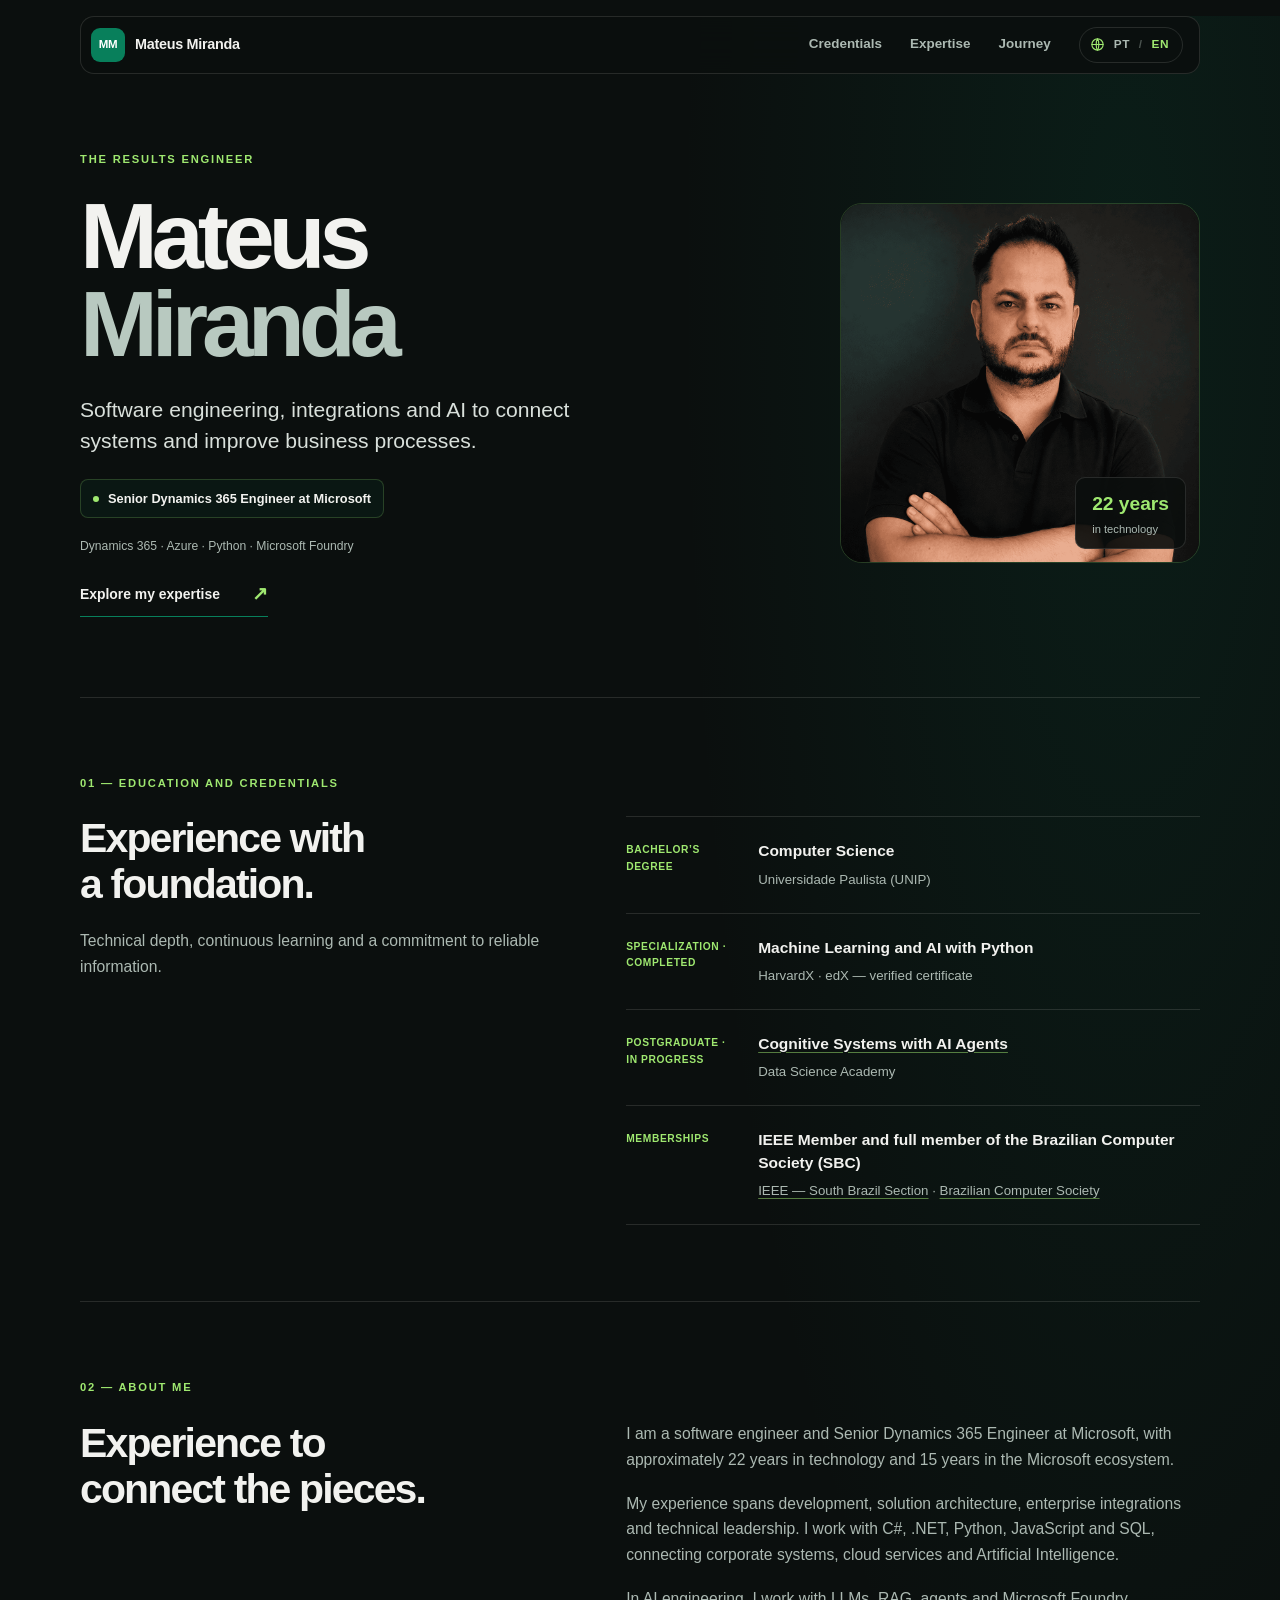
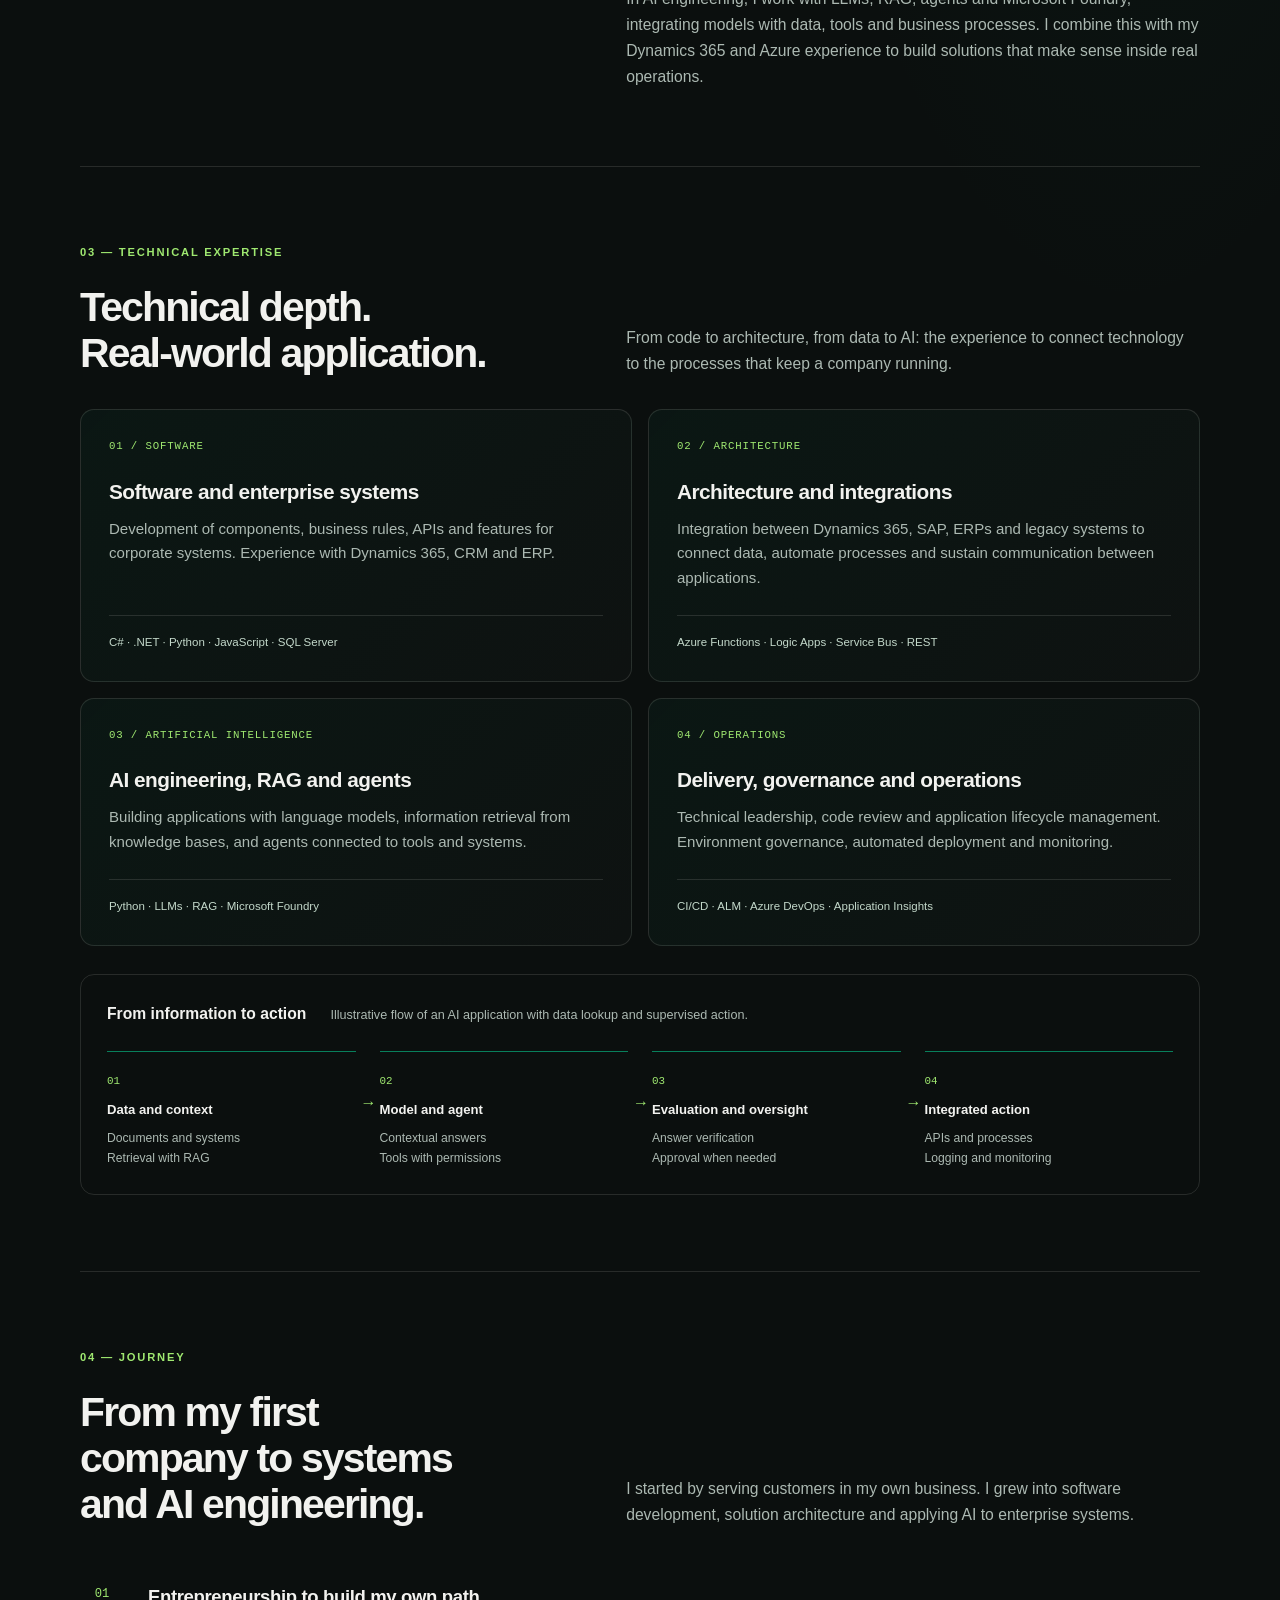
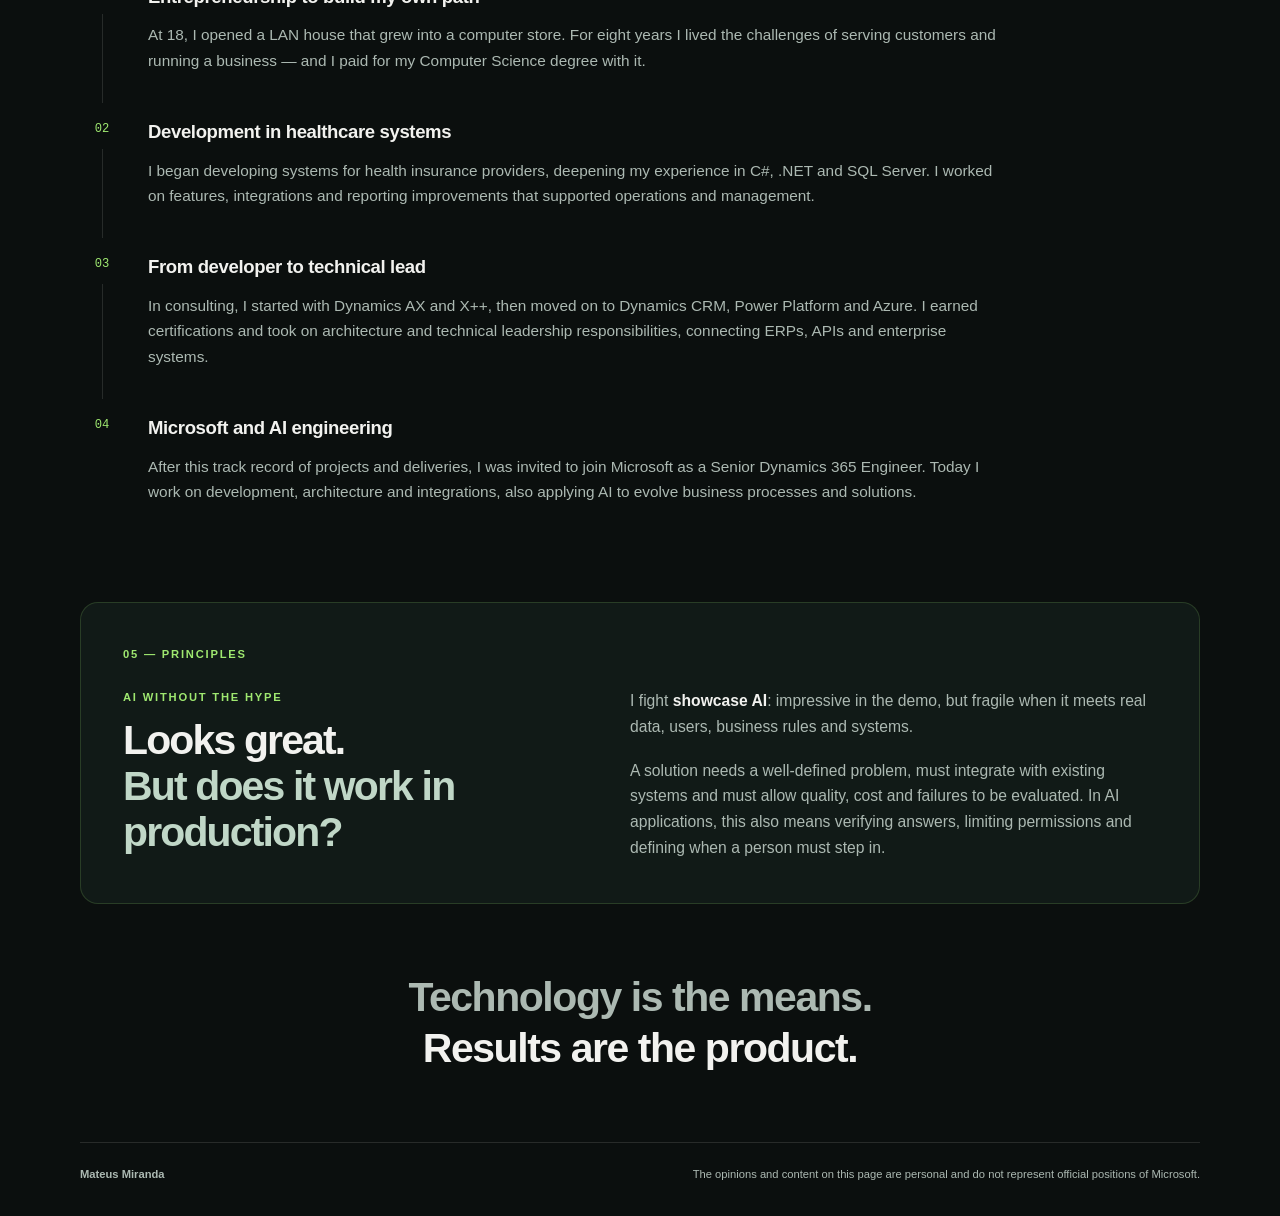
==== en/index.html @ 33a68c7c "Atualiza formação e credenciais, adiciona versão em inglês e seletor de idioma" ====
<!doctype html>
<html lang="en">
<head>
  <meta charset="utf-8">
  <meta name="viewport" content="width=device-width, initial-scale=1">
  <meta name="description" content="Mateus Miranda — Senior Dynamics 365 Engineer at Microsoft. Software engineering, Azure, Python, RAG and AI agents applied to enterprise systems.">
  <meta name="theme-color" content="#0b0f0e">
  <meta property="og:type" content="website">
  <meta property="og:locale" content="en_US">
  <meta property="og:url" content="https://mateusmirandaia.github.io/en/">
  <meta property="og:title" content="Mateus Miranda | Software and AI Engineering">
  <meta property="og:description" content="Software, architecture and AI engineering to connect systems and improve business processes.">
  <meta property="og:image" content="https://mateusmirandaia.github.io/assets/mateus-miranda.png">
  <meta name="twitter:card" content="summary_large_image">
  <meta name="twitter:title" content="Mateus Miranda | Software and AI Engineering">
  <meta name="twitter:description" content="Software, architecture and AI engineering applied to enterprise systems.">
  <meta name="twitter:image" content="https://mateusmirandaia.github.io/assets/mateus-miranda.png">
  <title>Mateus Miranda | AI Engineering, Dynamics 365 and Azure</title>
  <link rel="canonical" href="https://mateusmirandaia.github.io/en/">
  <link rel="alternate" hreflang="pt-BR" href="https://mateusmirandaia.github.io/">
  <link rel="alternate" hreflang="en" href="https://mateusmirandaia.github.io/en/">
  <link rel="alternate" hreflang="x-default" href="https://mateusmirandaia.github.io/">
  <link rel="stylesheet" href="../styles.css">
</head>
<body>
  <a class="skip-link" href="#conteudo">Skip to content</a>
  <header class="site-header">
    <a class="brand" href="#inicio" aria-label="Mateus Miranda — home"><span class="brand-mark" aria-hidden="true">MM</span><span class="brand-name">Mateus Miranda</span></a>
    <nav class="site-nav" aria-label="Main navigation">
      <a href="#formacao">Credentials</a><a href="#atuacao">Expertise</a><a href="#trajetoria">Journey</a><div class="lang-switch" role="group" aria-label="Language"><svg class="lang-globe" viewBox="0 0 24 24" width="15" height="15" fill="none" stroke="currentColor" stroke-width="1.8" stroke-linecap="round" aria-hidden="true"><circle cx="12" cy="12" r="9"/><path d="M3 12h18M12 3c2.8 3 2.8 15 0 18M12 3c-2.8 3-2.8 15 0 18"/></svg><a href="../" hreflang="pt-BR" lang="pt-BR" title="Português (Brasil)" aria-label="Português (Brasil)">PT</a><span class="lang-sep" aria-hidden="true">/</span><a href="./" hreflang="en" lang="en" title="English" aria-label="English" aria-current="true">EN</a></div>
    </nav>
  </header>
  <main id="conteudo">
    <section class="hero" id="inicio" aria-labelledby="hero-title">
      <div class="hero-copy">
        <p class="eyebrow">The Results Engineer</p>
        <h1 id="hero-title">Mateus<br><span>Miranda</span></h1>
        <p class="hero-lead">Software engineering, integrations and AI to connect systems and improve business processes.</p>
        <div class="role-line"><span class="status-dot" aria-hidden="true"></span>Senior Dynamics 365 Engineer at Microsoft</div>
        <p class="hero-stack">Dynamics 365 · Azure · Python · Microsoft Foundry</p>
        <a class="hero-link" href="#atuacao">Explore my expertise <span aria-hidden="true">↗</span></a>
      </div>
      <div class="portrait-wrap">
        <img class="portrait" src="../assets/mateus-miranda.png" alt="Portrait of Mateus Miranda" width="1122" height="1402" fetchpriority="high">
        <div class="experience-badge"><strong>22 years</strong><span>in technology</span></div>
      </div>
    </section>

    <section class="section credentials" id="formacao" aria-labelledby="formacao-title">
      <div class="section-label">01 — Education and credentials</div>
      <div class="credentials-grid">
        <div><h2 id="formacao-title">Experience with a foundation.</h2><p>Technical depth, continuous learning and a commitment to reliable information.</p></div>
        <ul class="credential-list">
          <li><span>Bachelor’s degree</span><div><strong>Computer Science</strong><small>Universidade Paulista (UNIP)</small></div></li>
          <li><span>Specialization · Completed</span><div><strong>Machine Learning and AI with Python</strong><small>HarvardX · edX — verified certificate</small></div></li>
          <li><span>Postgraduate · In progress</span><div><strong><a href="https://www.datascienceacademy.com.br/course/modulo-de-pos-graduacao-em-sistemas-cognitivos-com-agentes-de-ia" target="_blank" rel="noopener">Cognitive Systems with AI Agents</a></strong><small>Data Science Academy</small></div></li>
          <li><span>Memberships</span><div><strong>IEEE Member and full member of the Brazilian Computer Society (SBC)</strong><small><a href="https://www.ieee.org/" target="_blank" rel="noopener">IEEE — South Brazil Section</a> · <a href="https://www.sbc.org.br" target="_blank" rel="noopener">Brazilian Computer Society</a></small></div></li>
        </ul>
      </div>
    </section>

    <section class="section intro" id="quem-sou" aria-labelledby="quem-sou-title">
      <div class="section-label">02 — About me</div>
      <div class="intro-grid">
        <h2 id="quem-sou-title">Experience to connect the pieces.</h2>
        <div class="prose">
          <p>I am a software engineer and Senior Dynamics 365 Engineer at Microsoft, with approximately 22 years in technology and 15 years in the Microsoft ecosystem.</p>
          <p>My experience spans development, solution architecture, enterprise integrations and technical leadership. I work with C#, .NET, Python, JavaScript and SQL, connecting corporate systems, cloud services and Artificial Intelligence.</p>
          <p>In AI engineering, I work with LLMs, RAG, agents and Microsoft Foundry, integrating models with data, tools and business processes. I combine this with my Dynamics 365 and Azure experience to build solutions that make sense inside real operations.</p>
        </div>
      </div>
    </section>

    <section class="section" id="atuacao" aria-labelledby="atuacao-title">
      <div class="section-label">03 — Technical expertise</div>
      <div class="section-heading">
        <h2 id="atuacao-title">Technical depth.<br>Real-world application.</h2>
        <p>From code to architecture, from data to AI: the experience to connect technology to the processes that keep a company running.</p>
      </div>
      <div class="expertise-grid">
        <article class="expertise-card">
          <span class="card-index">01 / SOFTWARE</span>
          <h3>Software and enterprise systems</h3>
          <p>Development of components, business rules, APIs and features for corporate systems. Experience with Dynamics 365, CRM and ERP.</p>
          <div class="tech-line">C# · .NET · Python · JavaScript · SQL Server</div>
        </article>
        <article class="expertise-card">
          <span class="card-index">02 / ARCHITECTURE</span>
          <h3>Architecture and integrations</h3>
          <p>Integration between Dynamics 365, SAP, ERPs and legacy systems to connect data, automate processes and sustain communication between applications.</p>
          <div class="tech-line">Azure Functions · Logic Apps · Service Bus · REST</div>
        </article>
        <article class="expertise-card">
          <span class="card-index">03 / ARTIFICIAL INTELLIGENCE</span>
          <h3>AI engineering, RAG and agents</h3>
          <p>Building applications with language models, information retrieval from knowledge bases, and agents connected to tools and systems.</p>
          <div class="tech-line">Python · LLMs · RAG · Microsoft Foundry</div>
        </article>
        <article class="expertise-card">
          <span class="card-index">04 / OPERATIONS</span>
          <h3>Delivery, governance and operations</h3>
          <p>Technical leadership, code review and application lifecycle management. Environment governance, automated deployment and monitoring.</p>
          <div class="tech-line">CI/CD · ALM · Azure DevOps · Application Insights</div>
        </article>
      </div>
      <figure class="architecture">
        <figcaption><strong>From information to action</strong><span>Illustrative flow of an AI application with data lookup and supervised action.</span></figcaption>
        <ol class="architecture-flow">
          <li><span>01</span><strong>Data and context</strong><small>Documents and systems<br>Retrieval with RAG</small></li>
          <li><span>02</span><strong>Model and agent</strong><small>Contextual answers<br>Tools with permissions</small></li>
          <li><span>03</span><strong>Evaluation and oversight</strong><small>Answer verification<br>Approval when needed</small></li>
          <li><span>04</span><strong>Integrated action</strong><small>APIs and processes<br>Logging and monitoring</small></li>
        </ol>
      </figure>
    </section>

    <section class="section" id="trajetoria" aria-labelledby="trajetoria-title">
      <div class="section-label">04 — Journey</div>
      <div class="section-heading">
        <h2 id="trajetoria-title">From my first company to systems and AI engineering.</h2>
        <p>I started by serving customers in my own business. I grew into software development, solution architecture and applying AI to enterprise systems.</p>
      </div>
      <ol class="timeline">
        <li><span class="timeline-number">01</span><div><h3>Entrepreneurship to build my own path</h3><p>At 18, I opened a LAN house that grew into a computer store. For eight years I lived the challenges of serving customers and running a business — and I paid for my Computer Science degree with it.</p></div></li>
        <li><span class="timeline-number">02</span><div><h3>Development in healthcare systems</h3><p>I began developing systems for health insurance providers, deepening my experience in C#, .NET and SQL Server. I worked on features, integrations and reporting improvements that supported operations and management.</p></div></li>
        <li><span class="timeline-number">03</span><div><h3>From developer to technical lead</h3><p>In consulting, I started with Dynamics AX and X++, then moved on to Dynamics CRM, Power Platform and Azure. I earned certifications and took on architecture and technical leadership responsibilities, connecting ERPs, APIs and enterprise systems.</p></div></li>
        <li><span class="timeline-number">04</span><div><h3>Microsoft and AI engineering</h3><p>After this track record of projects and deliveries, I was invited to join Microsoft as a Senior Dynamics 365 Engineer. Today I work on development, architecture and integrations, also applying AI to evolve business processes and solutions.</p></div></li>
      </ol>
    </section>

    <section class="section principles" id="principios" aria-labelledby="principios-title">
      <div class="section-label">05 — Principles</div>
      <div class="principles-grid">
        <div><p class="eyebrow">AI without the hype</p><h2 id="principios-title">Looks great.<br><span>But does it work in production?</span></h2></div>
        <div class="principles-copy">
          <p>I fight <strong>showcase AI</strong>: impressive in the demo, but fragile when it meets real data, users, business rules and systems.</p>
          <p>A solution needs a well-defined problem, must integrate with existing systems and must allow quality, cost and failures to be evaluated. In AI applications, this also means verifying answers, limiting permissions and defining when a person must step in.</p>
        </div>
      </div>
    </section>
    <section class="closing" aria-label="Guiding principle"><p>Technology is the means.</p><p class="accent">Results are the product.</p></section>
  </main>
  <footer class="site-footer"><span>Mateus Miranda</span><p>The opinions and content on this page are personal and do not represent official positions of Microsoft.</p></footer>
</body>
</html>
---- styles.css ----
:root {
  color-scheme: dark;
  --bg: #0b0f0e;
  --panel: #111a17;
  --text: #f2f2ef;
  --muted: #acb9b2;
  --green: #087f5b;
  --accent: #9fe870;
  --line: rgba(242,242,239,.12);
  --page: min(1120px, calc(100% - 64px));
  font-family: Inter, "Segoe UI", Roboto, Helvetica, Arial, sans-serif;
}
* { box-sizing: border-box; }
html { scroll-behavior: smooth; background: var(--bg); scroll-padding-top: 100px; }
body { margin: 0; color: var(--text); background: radial-gradient(ellipse at 88% 6%,rgba(8,127,91,.13),transparent 28%),var(--bg); line-height: 1.65; }
a { color: inherit; text-decoration: none; }
a:focus-visible { outline: 2px solid var(--accent); outline-offset: 6px; border-radius: 3px; }
img { display: block; max-width: 100%; }
p { margin: 0 0 18px; }
.skip-link { position: fixed; top: 12px; left: 12px; z-index: 100; padding: 10px 16px; background: var(--accent); color: var(--bg); transform: translateY(-160%); }
.skip-link:focus { transform: none; }
.site-header { position: sticky; top: 16px; z-index: 50; display: flex; justify-content: space-between; align-items: center; width: var(--page); margin: 16px auto 0; padding: 10px 16px 10px 10px; border: 1px solid var(--line); border-radius: 14px; background: rgba(11,15,14,.94); backdrop-filter: blur(14px); }
.brand { display: flex; align-items: center; gap: 10px; font-size: .9rem; font-weight: 700; letter-spacing: -.02em; }
.brand-mark { display: grid; place-items: center; width: 34px; height: 34px; border-radius: 9px; background: var(--green); color: white; font-size: .72rem; }
.site-nav { display: flex; gap: 28px; font-size: .84rem; font-weight: 600; color: var(--muted); }
.site-nav a { padding: 6px 0; }
.site-nav a:hover { color: var(--accent); }
.lang-switch { display: inline-flex; align-items: center; gap: 6px; padding: 5px 10px; border: 1px solid var(--line); border-radius: 999px; font-size: .74rem; font-weight: 700; letter-spacing: .04em; color: var(--muted); }
.site-nav .lang-switch a { padding: 2px 3px; }
.lang-globe { flex-shrink: 0; color: var(--accent); }
.lang-sep { opacity: .4; }
.lang-switch a[aria-current="true"] { color: var(--accent); }
.hero { display: grid; grid-template-columns: 1.2fr .8fr; align-items: center; gap: 64px; width: var(--page); margin: auto; padding: 76px 0 80px; }
.eyebrow,.section-label { margin: 0 0 24px; color: var(--accent); font-size: .7rem; font-weight: 750; letter-spacing: .16em; text-transform: uppercase; }
.hero h1 { margin: 0; font-size: clamp(4.1rem,7.3vw,6.4rem); font-weight: 800; line-height: .94; letter-spacing: -.065em; }
.hero h1 span { color: #b8c9c0; }
.hero-lead { max-width: 560px; margin: 26px 0 22px; font-size: clamp(1.1rem,1.8vw,1.32rem); line-height: 1.5; color: #d9e0db; }
.role-line { display: inline-flex; align-items: center; gap: 9px; padding: 8px 12px; border: 1px solid rgba(159,232,112,.2); border-radius: 8px; background: rgba(8,127,91,.08); font-size: .8rem; font-weight: 600; }
.status-dot { width: 6px; height: 6px; flex: 0 0 6px; border-radius: 50%; background: var(--accent); }
.hero-stack { margin: 18px 0 22px; color: var(--muted); font-size: .76rem; }
.hero-link { display: inline-flex; gap: 32px; align-items: center; padding-bottom: 6px; border-bottom: 1px solid var(--green); font-weight: 650; font-size: .87rem; }
.hero-link span { color: var(--accent); font-size: 1.2rem; }
.portrait-wrap { position: relative; justify-self: end; width: min(100%,360px); aspect-ratio: 1; }
.portrait { width: 100%; height: 100%; object-fit: cover; object-position: 50% 30%; border: 1px solid rgba(159,232,112,.19); border-radius: 22px; }
.experience-badge { position: absolute; right: 14px; bottom: 14px; display: flex; flex-direction: column; padding: 10px 16px; border: 1px solid var(--line); border-radius: 10px; background: rgba(11,15,14,.91); }
.experience-badge strong { font-size: 1.2rem; color: var(--accent); }
.experience-badge span { font-size: .7rem; color: var(--muted); }
.section { width: var(--page); margin: auto; padding: 76px 0; border-top: 1px solid var(--line); }
.section h2 { margin: 0; max-width: 660px; font-size: clamp(2rem,3.2vw,3.1rem); line-height: 1.12; letter-spacing: -.045em; font-weight: 720; text-wrap: balance; }
.intro-grid,.section-heading,.credentials-grid,.principles-grid { display: grid; grid-template-columns: 1fr 1.2fr; gap: 68px; }
.prose,.section-heading p,.credentials-grid p,.principles-copy { color: var(--muted); font-size: .98rem; }
.prose p:last-child,.section-heading p:last-child,.principles-copy p:last-child { margin-bottom: 0; }
.section-heading { align-items: end; margin-bottom: 32px; }
.expertise-grid { display: grid; grid-template-columns: repeat(2,minmax(0,1fr)); gap: 16px; }
.expertise-card { display: flex; flex-direction: column; padding: 28px; border: 1px solid var(--line); border-radius: 14px; background: linear-gradient(135deg,rgba(8,127,91,.07),rgba(255,255,255,.015)); transition: border-color .2s ease; }
.expertise-card:hover { border-color: rgba(159,232,112,.4); }
.card-index { font-family: Consolas,monospace; color: var(--accent); font-size: .67rem; letter-spacing: .08em; }
.expertise-card h3 { margin: 22px 0 12px; font-size: 1.3rem; line-height: 1.3; letter-spacing: -.025em; }
.expertise-card p { color: var(--muted); font-size: .94rem; margin: 0 0 24px; }
.tech-line { margin-top: auto; padding-top: 16px; border-top: 1px solid var(--line); font-size: .72rem; color: #c3d8ca; line-height: 1.8; }
.architecture { margin: 28px 0 0; padding: 26px; border: 1px solid var(--line); border-radius: 14px; }
.architecture figcaption { display: flex; gap: 24px; align-items: baseline; }
.architecture figcaption strong { font-size: .98rem; flex-shrink: 0; }
.architecture figcaption span { font-size: .79rem; color: var(--muted); }
.architecture-flow { display: grid; grid-template-columns: repeat(4,minmax(0,1fr)); gap: 24px; list-style: none; padding: 0; margin: 24px 0 0; }
.architecture-flow li { position: relative; border-top: 1px solid var(--green); padding: 14px 0 0; }
.architecture-flow li + li::before { content: "→"; position: absolute; left: -19px; top: 38px; color: var(--accent); }
.architecture-flow span { color: var(--accent); font: .68rem Consolas,monospace; }
.architecture-flow strong,.architecture-flow small { display: block; }
.architecture-flow strong { font-size: .82rem; margin: 7px 0; }
.architecture-flow small { font-size: .76rem; color: var(--muted); }
.timeline { list-style: none; padding: 0; margin: 0; }
.timeline li { display: grid; grid-template-columns: 44px 1fr; gap: 24px; padding: 22px 0; }
.timeline-number { position: relative; display: flex; align-items: flex-start; justify-content: center; color: var(--accent); font: .76rem Consolas,monospace; padding-top: 5px; }
.timeline li:not(:last-child) .timeline-number::after { content: ""; position: absolute; width: 1px; top: 32px; bottom: -30px; left: 50%; background: var(--line); }
.timeline h3 { margin: 0 0 10px; font-size: 1.16rem; letter-spacing: -.02em; }
.timeline p { max-width: 850px; margin: 0; color: var(--muted); font-size: .96rem; }
.credentials-grid p { margin-top: 20px; }
.credential-list { margin: 0; padding: 0; list-style: none; border-top: 1px solid var(--line); }
.credential-list li { display: grid; grid-template-columns: 112px 1fr; gap: 20px; padding: 22px 0; border-bottom: 1px solid var(--line); }
.credential-list li > span { padding-top: 3px; color: var(--accent); font-size: .64rem; letter-spacing: .06em; font-weight: 700; text-transform: uppercase; }
.credential-list strong { display: block; font-size: .97rem; line-height: 1.5; }
.credential-list a { color: inherit; text-decoration: underline; text-decoration-color: rgba(159,232,112,.5); text-underline-offset: 3px; }
.credential-list a:hover { color: var(--accent); }
.credential-list small { display: block; color: var(--muted); margin-top: 6px; font-size: .83rem; }
.principles { padding: 42px; border: 1px solid rgba(159,232,112,.17); border-radius: 18px; background: var(--panel); }
.principles h2 span { color: #c0d7c7; }
.principles .eyebrow { margin-bottom: 12px; }
.principles-copy strong { color: var(--text); }
.closing { width: var(--page); margin: auto; padding: 68px 0; text-align: center; }
.closing p { margin: 0; color: var(--muted); font-size: clamp(1.5rem,3.2vw,2.6rem); font-weight: 650; line-height: 1.25; letter-spacing: -.035em; }
.closing .accent { color: var(--text); }
.site-footer { display: flex; justify-content: space-between; gap: 40px; width: var(--page); margin: auto; padding: 22px 0 32px; border-top: 1px solid var(--line); color: var(--muted); font-size: .7rem; }
.site-footer > span { flex-shrink: 0; font-weight: 700; }
.site-footer p { max-width: 540px; margin: 0; text-align: right; }
@media (max-width: 900px) {
  :root { --page: calc(100% - 40px); }
  .hero { gap: 32px; padding: 56px 0; grid-template-columns: 1.15fr .85fr; }
  .hero h1 { font-size: clamp(3.5rem,8vw,5rem); }
  .intro-grid,.section-heading,.credentials-grid,.principles-grid { gap: 32px; }
  .architecture figcaption { display: block; }
  .architecture figcaption span { display: block; margin-top: 6px; }
  .architecture-flow { grid-template-columns: repeat(2,minmax(0,1fr)); }
  .architecture-flow li + li::before { content: none; }
}
@media (max-width: 640px) {
  :root { --page: calc(100% - 36px); }
  html { scroll-padding-top: 132px; }
  .site-header { top: 8px; flex-direction: column; align-items: stretch; gap: 7px; padding: 10px 12px 6px; margin-top: 8px; }
  .brand { font-size: .85rem; }
  .brand-mark { width: 28px; height: 28px; font-size: .65rem; }
  .site-nav { justify-content: space-between; gap: 12px; border-top: 1px solid var(--line); padding-top: 3px; font-size: .78rem; }
  .site-nav a { padding: 8px 4px; }
  .site-nav { gap: 6px; }
  .lang-switch { padding: 2px 8px; gap: 4px; }
  .hero { grid-template-columns: 1fr; gap: 32px; padding: 38px 0 44px; }
  .hero h1 { font-size: clamp(3.6rem,17vw,5rem); }
  .eyebrow,.section-label { margin-bottom: 18px; font-size: .65rem; }
  .hero-lead { margin: 22px 0 18px; font-size: 1.06rem; }
  .role-line { font-size: .72rem; }
  .hero-stack { font-size: .73rem; }
  .portrait-wrap { width: min(100%,290px); justify-self: center; }
  .section { padding: 46px 0; }
  .section h2 { font-size: 2rem; }
  .intro-grid,.section-heading,.credentials-grid,.principles-grid { grid-template-columns: 1fr; gap: 22px; }
  .section-heading { margin-bottom: 24px; }
  .expertise-grid { grid-template-columns: 1fr; }
  .expertise-card { padding: 23px; }
  .expertise-card h3 { font-size: 1.2rem; margin-top: 16px; }
  .architecture { padding: 22px; }
  .architecture-flow { grid-template-columns: 1fr; gap: 22px; }
  .architecture-flow li { padding-left: 20px; border-top: 0; border-left: 1px solid var(--green); padding-top: 0; }
  .architecture-flow li + li::before { content: "↓"; left: -5px; top: -23px; font-size: .85rem; }
  .timeline li { grid-template-columns: 24px 1fr; gap: 16px; padding: 18px 0; }
  .timeline h3 { font-size: 1.1rem; }
  .credential-list li { grid-template-columns: 1fr; gap: 7px; padding: 19px 0; }
  .principles { padding: 26px 22px; }
  .closing { padding: 46px 0; }
  .site-footer { flex-direction: column; gap: 10px; }
  .site-footer p { text-align: left; }
}
@media (prefers-reduced-motion: reduce) { html { scroll-behavior: auto; } * { transition: none !important; } }
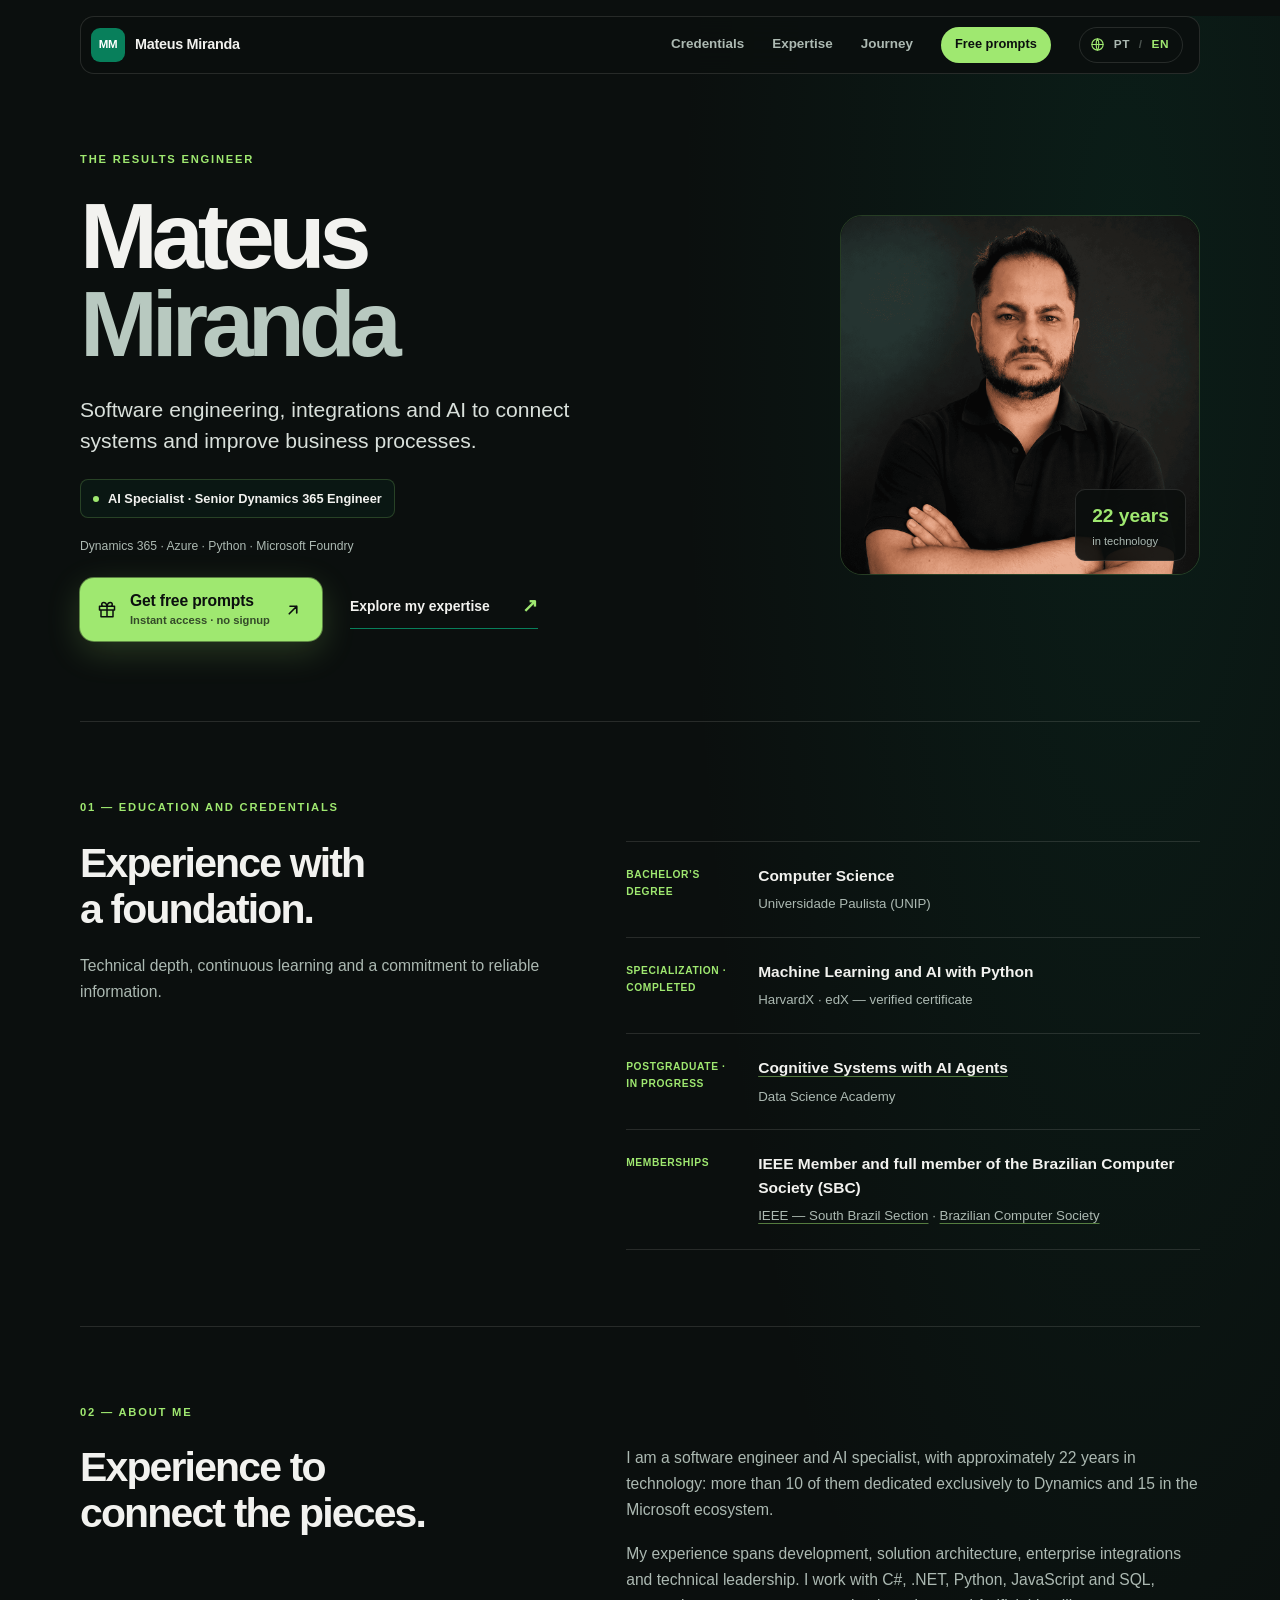
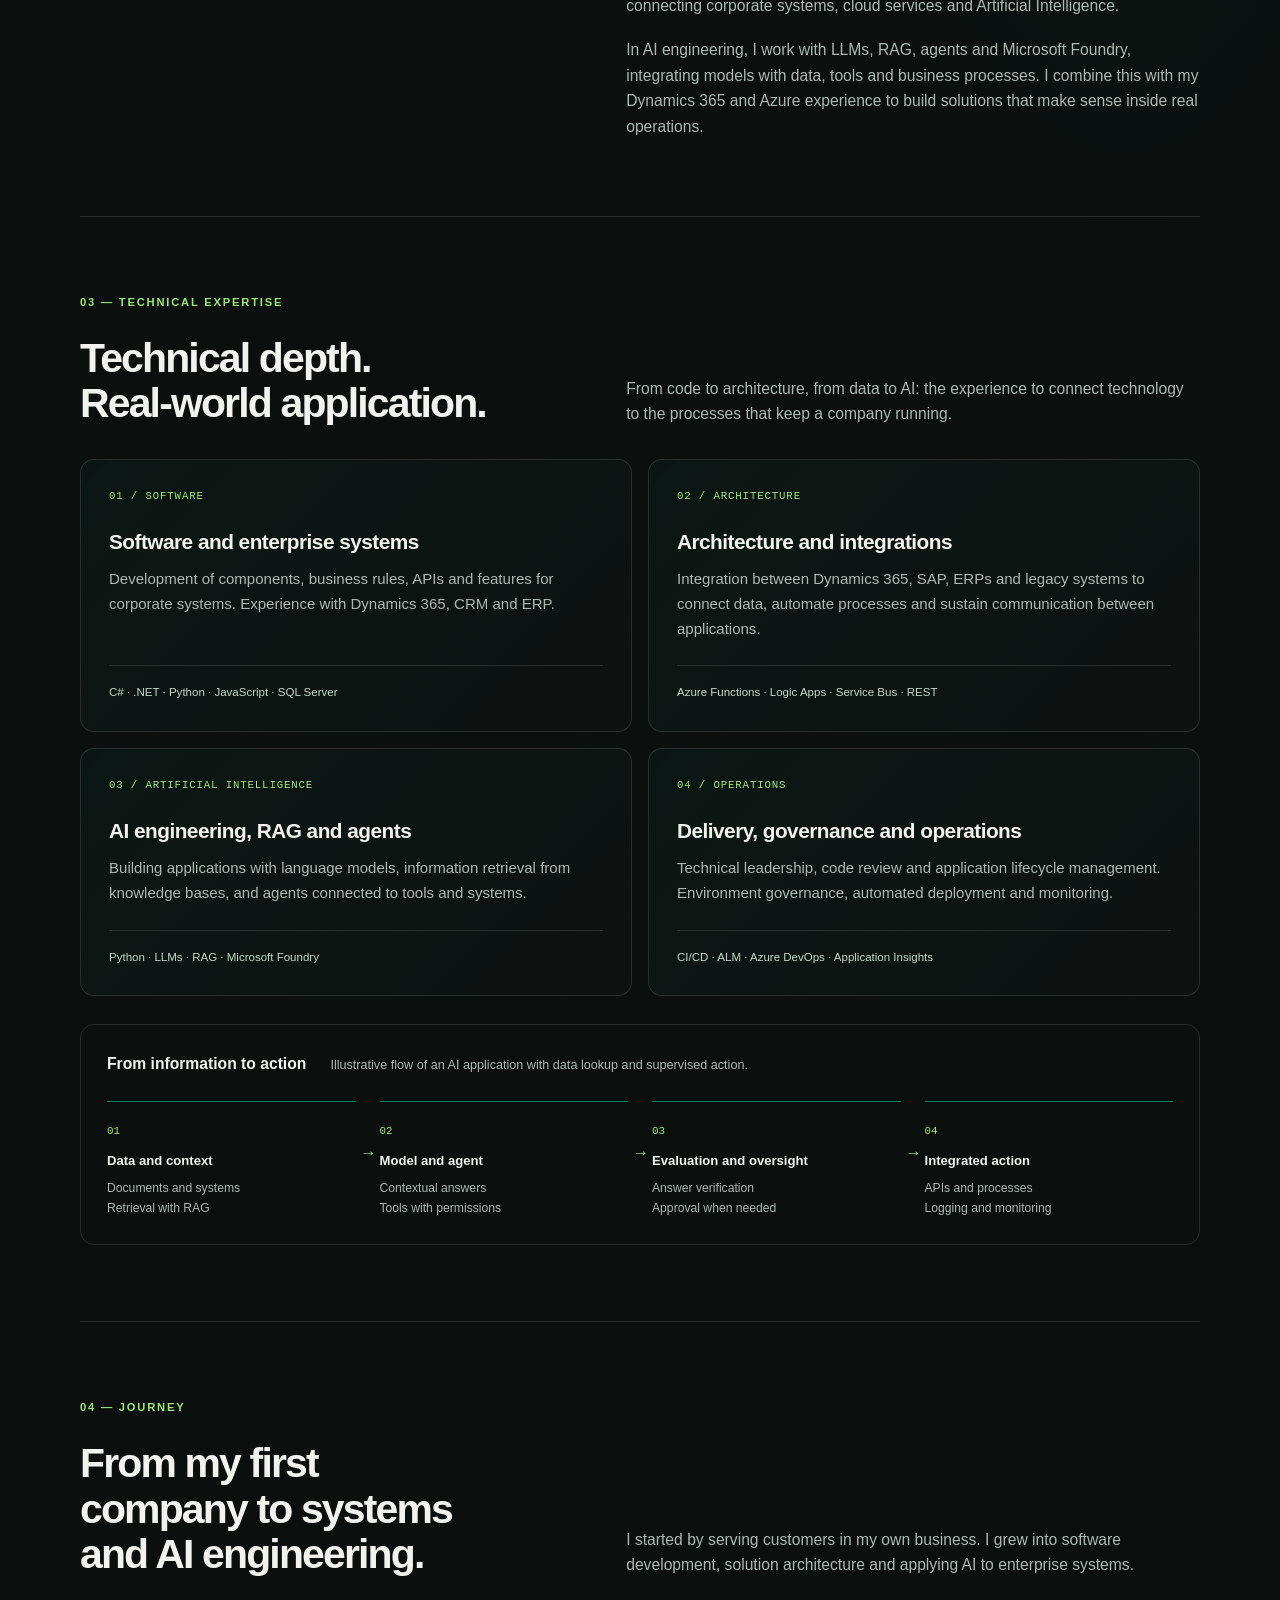
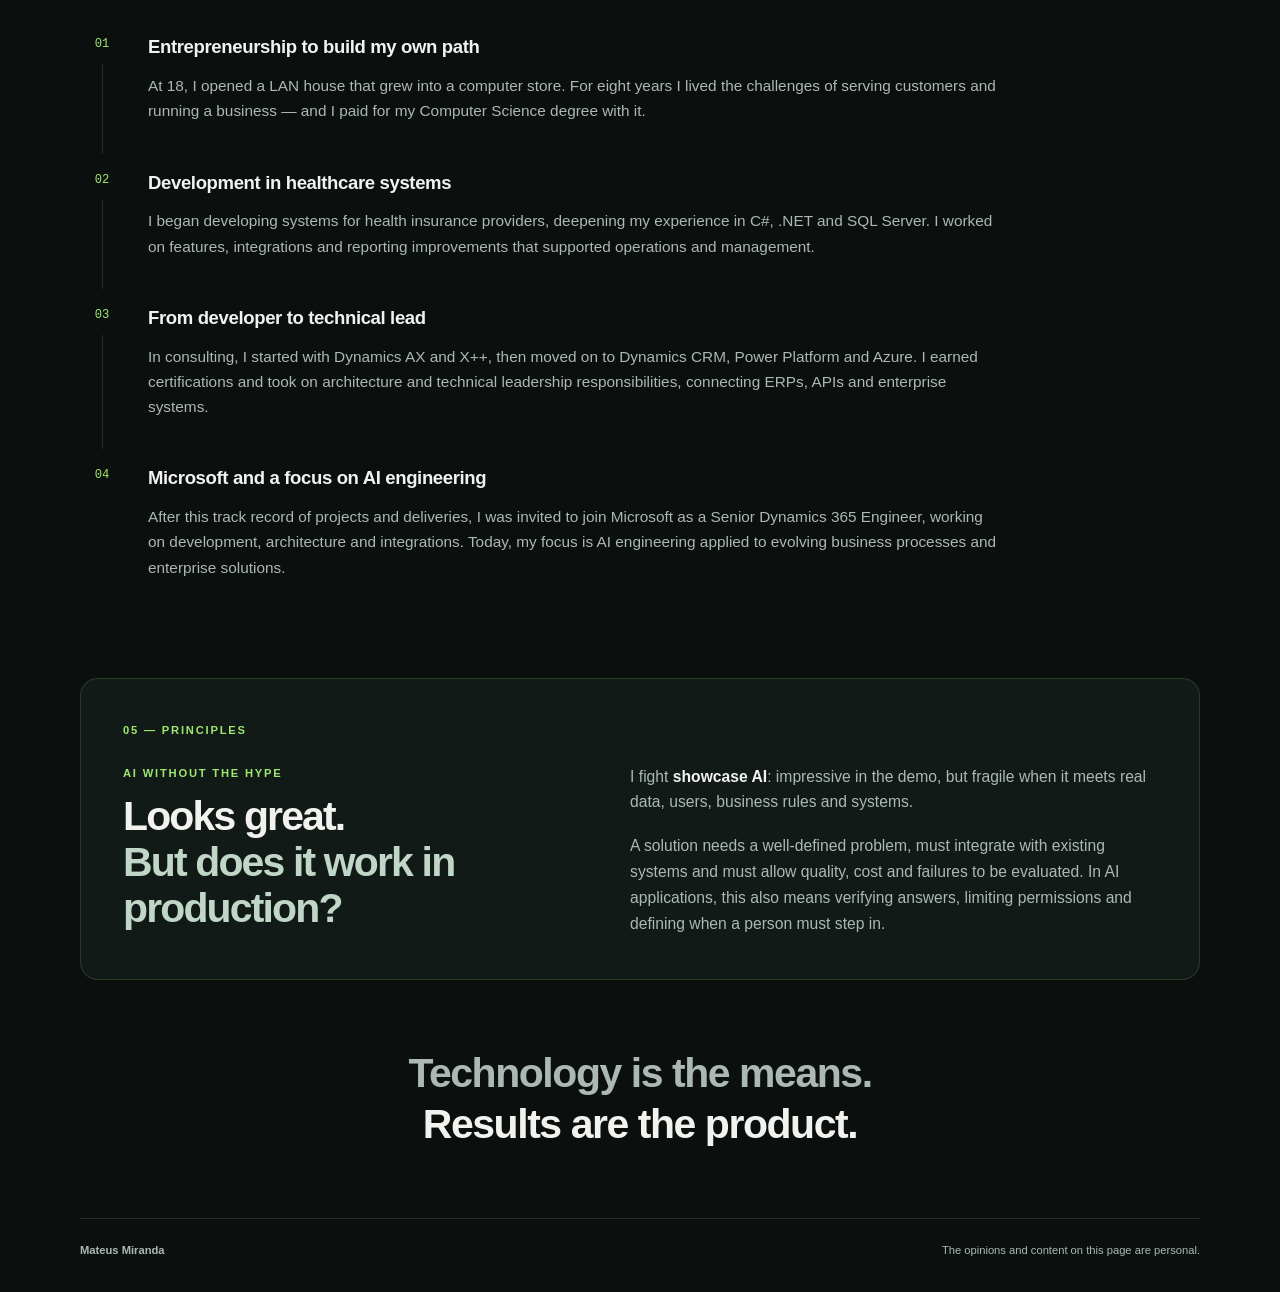
==== commit c89bb1ed: "Adiciona botão de prompts grátis (Drive) e atualiza apresentação" ====
--- a/en/index.html
+++ b/en/index.html
@@ -3,7 +3,7 @@
 <head>
   <meta charset="utf-8">
   <meta name="viewport" content="width=device-width, initial-scale=1">
-  <meta name="description" content="Mateus Miranda — Senior Dynamics 365 Engineer at Microsoft. Software engineering, Azure, Python, RAG and AI agents applied to enterprise systems.">
+  <meta name="description" content="Mateus Miranda — AI Specialist and Senior Dynamics 365 Engineer. Software engineering, Azure, Python, RAG and AI agents applied to enterprise systems.">
   <meta name="theme-color" content="#0b0f0e">
   <meta property="og:type" content="website">
   <meta property="og:locale" content="en_US">
@@ -27,7 +27,7 @@
   <header class="site-header">
     <a class="brand" href="#inicio" aria-label="Mateus Miranda — home"><span class="brand-mark" aria-hidden="true">MM</span><span class="brand-name">Mateus Miranda</span></a>
     <nav class="site-nav" aria-label="Main navigation">
-      <a href="#formacao">Credentials</a><a href="#atuacao">Expertise</a><a href="#trajetoria">Journey</a><div class="lang-switch" role="group" aria-label="Language"><svg class="lang-globe" viewBox="0 0 24 24" width="15" height="15" fill="none" stroke="currentColor" stroke-width="1.8" stroke-linecap="round" aria-hidden="true"><circle cx="12" cy="12" r="9"/><path d="M3 12h18M12 3c2.8 3 2.8 15 0 18M12 3c-2.8 3-2.8 15 0 18"/></svg><a href="../" hreflang="pt-BR" lang="pt-BR" title="Português (Brasil)" aria-label="Português (Brasil)">PT</a><span class="lang-sep" aria-hidden="true">/</span><a href="./" hreflang="en" lang="en" title="English" aria-label="English" aria-current="true">EN</a></div>
+      <a href="#formacao">Credentials</a><a href="#atuacao">Expertise</a><a href="#trajetoria">Journey</a><a class="nav-cta" href="https://drive.google.com/drive/folders/1ywAoeHPo-msHcX_kQ6SxG9zIAMtOaxhu?usp=sharing" target="_blank" rel="noopener">Free prompts</a><div class="lang-switch" role="group" aria-label="Language"><svg class="lang-globe" viewBox="0 0 24 24" width="15" height="15" fill="none" stroke="currentColor" stroke-width="1.8" stroke-linecap="round" aria-hidden="true"><circle cx="12" cy="12" r="9"/><path d="M3 12h18M12 3c2.8 3 2.8 15 0 18M12 3c-2.8 3-2.8 15 0 18"/></svg><a href="../" hreflang="pt-BR" lang="pt-BR" title="Português (Brasil)" aria-label="Português (Brasil)">PT</a><span class="lang-sep" aria-hidden="true">/</span><a href="./" hreflang="en" lang="en" title="English" aria-label="English" aria-current="true">EN</a></div>
     </nav>
   </header>
   <main id="conteudo">
@@ -36,9 +36,12 @@
         <p class="eyebrow">The Results Engineer</p>
         <h1 id="hero-title">Mateus<br><span>Miranda</span></h1>
         <p class="hero-lead">Software engineering, integrations and AI to connect systems and improve business processes.</p>
-        <div class="role-line"><span class="status-dot" aria-hidden="true"></span>Senior Dynamics 365 Engineer at Microsoft</div>
+        <div class="role-line"><span class="status-dot" aria-hidden="true"></span>AI Specialist · Senior Dynamics 365 Engineer</div>
         <p class="hero-stack">Dynamics 365 · Azure · Python · Microsoft Foundry</p>
-        <a class="hero-link" href="#atuacao">Explore my expertise <span aria-hidden="true">↗</span></a>
+        <div class="hero-actions">
+          <a class="btn-primary" href="https://drive.google.com/drive/folders/1ywAoeHPo-msHcX_kQ6SxG9zIAMtOaxhu?usp=sharing" target="_blank" rel="noopener"><svg viewBox="0 0 24 24" width="18" height="18" fill="none" stroke="currentColor" stroke-width="2" stroke-linecap="round" stroke-linejoin="round" aria-hidden="true"><path d="M20 12v9H4v-9M2 7h20v5H2zM12 21V7M12 7H7.5a2.5 2.5 0 1 1 0-5C11 2 12 7 12 7zM12 7h4.5a2.5 2.5 0 1 0 0-5C13 2 12 7 12 7z"/></svg><span class="btn-text"><strong>Get free prompts</strong><small>Instant access · no signup</small></span><svg viewBox="0 0 24 24" width="18" height="18" fill="none" stroke="currentColor" stroke-width="2.2" stroke-linecap="round" stroke-linejoin="round" aria-hidden="true"><path d="M7 17 17 7M8 7h9v9"/></svg></a>
+          <a class="hero-link" href="#atuacao">Explore my expertise <span aria-hidden="true">↗</span></a>
+        </div>
       </div>
       <div class="portrait-wrap">
         <img class="portrait" src="../assets/mateus-miranda.png" alt="Portrait of Mateus Miranda" width="1122" height="1402" fetchpriority="high">
@@ -64,7 +67,7 @@
       <div class="intro-grid">
         <h2 id="quem-sou-title">Experience to connect the pieces.</h2>
         <div class="prose">
-          <p>I am a software engineer and Senior Dynamics 365 Engineer at Microsoft, with approximately 22 years in technology and 15 years in the Microsoft ecosystem.</p>
+          <p>I am a software engineer and AI specialist, with approximately 22 years in technology: more than 10 of them dedicated exclusively to Dynamics and 15 in the Microsoft ecosystem.</p>
           <p>My experience spans development, solution architecture, enterprise integrations and technical leadership. I work with C#, .NET, Python, JavaScript and SQL, connecting corporate systems, cloud services and Artificial Intelligence.</p>
           <p>In AI engineering, I work with LLMs, RAG, agents and Microsoft Foundry, integrating models with data, tools and business processes. I combine this with my Dynamics 365 and Azure experience to build solutions that make sense inside real operations.</p>
         </div>
@@ -124,7 +127,7 @@
         <li><span class="timeline-number">01</span><div><h3>Entrepreneurship to build my own path</h3><p>At 18, I opened a LAN house that grew into a computer store. For eight years I lived the challenges of serving customers and running a business — and I paid for my Computer Science degree with it.</p></div></li>
         <li><span class="timeline-number">02</span><div><h3>Development in healthcare systems</h3><p>I began developing systems for health insurance providers, deepening my experience in C#, .NET and SQL Server. I worked on features, integrations and reporting improvements that supported operations and management.</p></div></li>
         <li><span class="timeline-number">03</span><div><h3>From developer to technical lead</h3><p>In consulting, I started with Dynamics AX and X++, then moved on to Dynamics CRM, Power Platform and Azure. I earned certifications and took on architecture and technical leadership responsibilities, connecting ERPs, APIs and enterprise systems.</p></div></li>
-        <li><span class="timeline-number">04</span><div><h3>Microsoft and AI engineering</h3><p>After this track record of projects and deliveries, I was invited to join Microsoft as a Senior Dynamics 365 Engineer. Today I work on development, architecture and integrations, also applying AI to evolve business processes and solutions.</p></div></li>
+        <li><span class="timeline-number">04</span><div><h3>Microsoft and a focus on AI engineering</h3><p>After this track record of projects and deliveries, I was invited to join Microsoft as a Senior Dynamics 365 Engineer, working on development, architecture and integrations. Today, my focus is AI engineering applied to evolving business processes and enterprise solutions.</p></div></li>
       </ol>
     </section>
 
@@ -140,6 +143,6 @@
     </section>
     <section class="closing" aria-label="Guiding principle"><p>Technology is the means.</p><p class="accent">Results are the product.</p></section>
   </main>
-  <footer class="site-footer"><span>Mateus Miranda</span><p>The opinions and content on this page are personal and do not represent official positions of Microsoft.</p></footer>
+  <footer class="site-footer"><span>Mateus Miranda</span><p>The opinions and content on this page are personal.</p></footer>
 </body>
 </html>
--- a/styles.css
+++ b/styles.css
@@ -140,3 +140,19 @@
   .site-footer p { text-align: left; }
 }
 @media (prefers-reduced-motion: reduce) { html { scroll-behavior: auto; } * { transition: none !important; } }
+
+.hero-actions { display: flex; flex-wrap: wrap; align-items: center; gap: 22px 28px; }
+.btn-primary { display: inline-flex; align-items: center; gap: 14px; padding: 14px 20px 14px 18px; border-radius: 14px; background: var(--accent); color: #0b0f0e; box-shadow: 0 0 0 1px rgba(159,232,112,.5), 0 10px 34px rgba(159,232,112,.2); transition: transform .18s ease, box-shadow .18s ease; }
+.btn-primary:hover { transform: translateY(-2px); box-shadow: 0 0 0 1px rgba(159,232,112,.8), 0 14px 40px rgba(159,232,112,.32); }
+.btn-primary:focus-visible { outline-color: var(--text); }
+.btn-text { display: flex; flex-direction: column; line-height: 1.2; text-align: left; }
+.btn-text strong { font-size: .98rem; font-weight: 750; letter-spacing: -.01em; }
+.btn-text small { margin-top: 3px; font-size: .7rem; font-weight: 600; opacity: .72; }
+.nav-cta { padding: 6px 14px !important; border-radius: 999px; background: var(--accent); color: #0b0f0e !important; font-weight: 750; font-size: .8rem; white-space: nowrap; }
+.nav-cta:hover { background: #b6f28c; color: #0b0f0e !important; }
+@media (max-width: 640px) {
+  .hero-actions { flex-direction: column; align-items: stretch; gap: 20px; }
+  .btn-primary { justify-content: center; }
+  .btn-primary .btn-text { align-items: center; }
+  .nav-cta { display: none; }
+}
